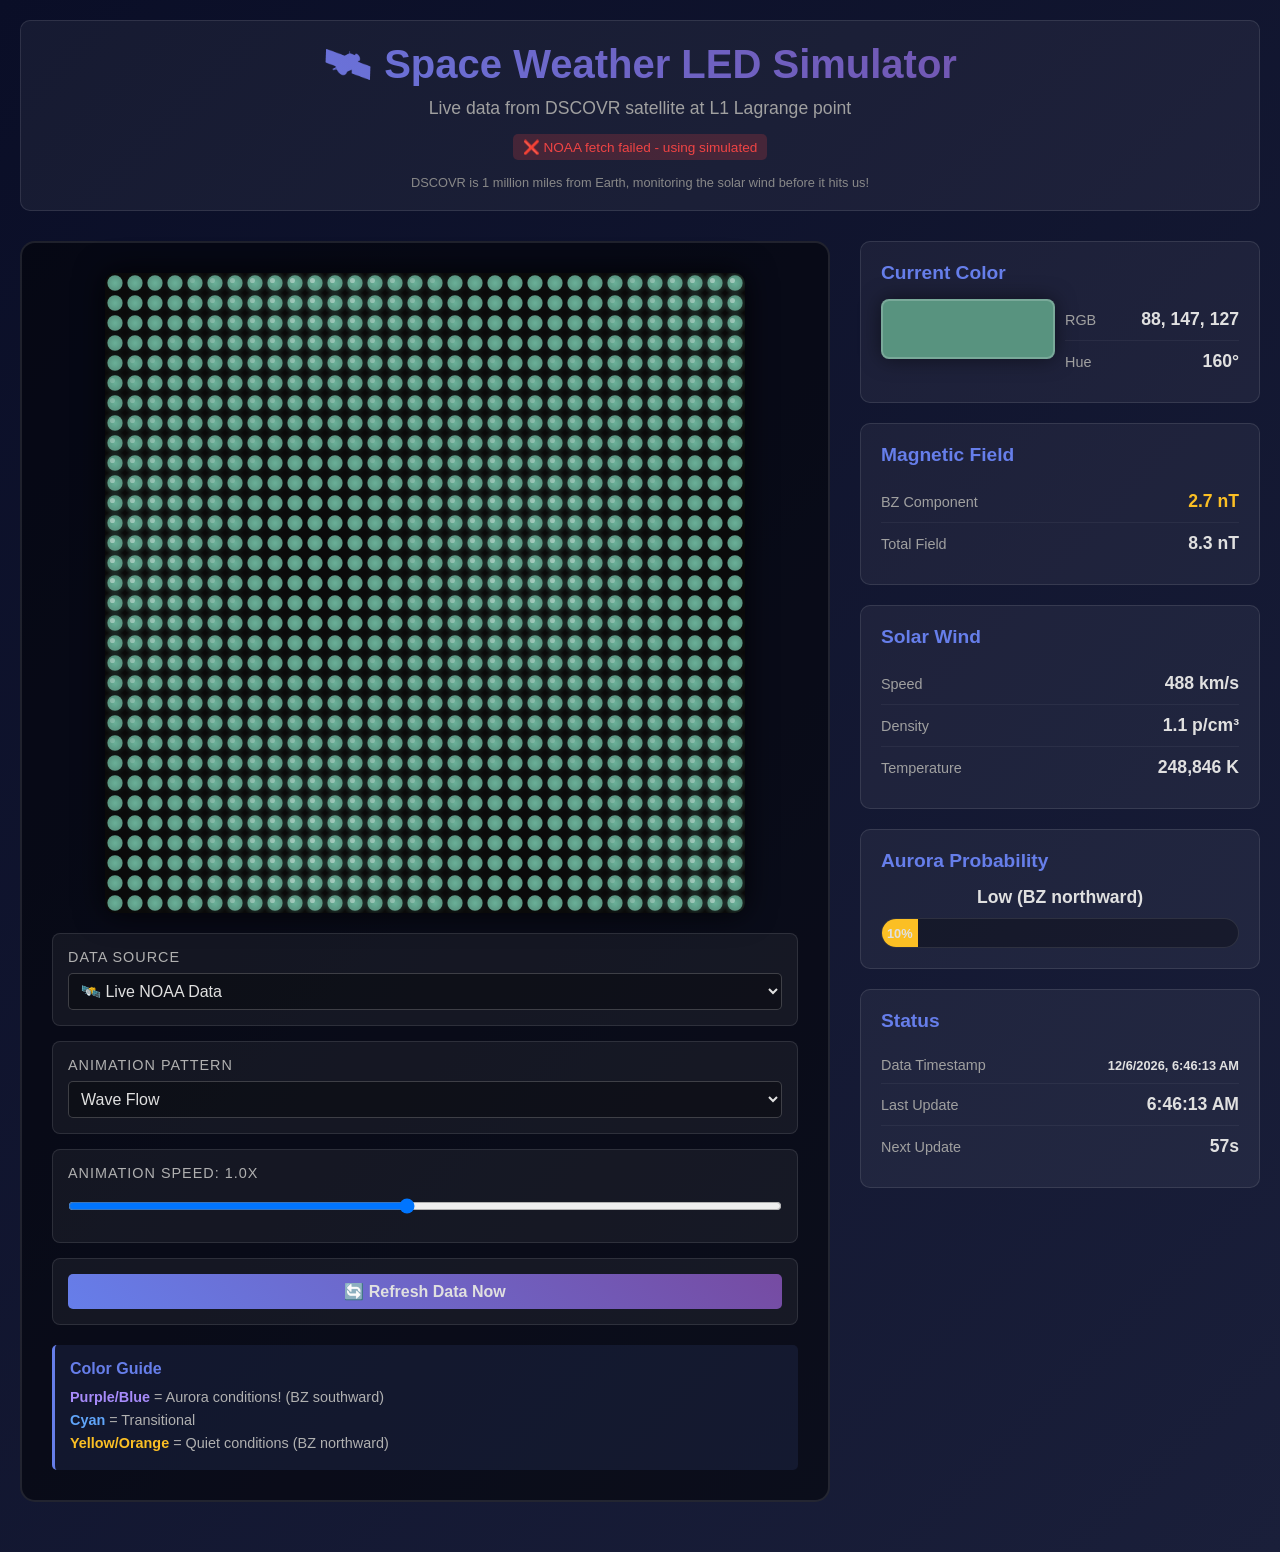
==== solar_wind/web/live_simulator.html @ 1ab1f30b "Add live NOAA data web simulator - fetches real satellite data in browser" ====
<!DOCTYPE html>
<html lang="en">
<head>
    <meta charset="UTF-8">
    <meta name="viewport" content="width=device-width, initial-scale=1.0">
    <title>Space Weather LED Simulator - LIVE NOAA Data</title>
    <style>
        * {
            margin: 0;
            padding: 0;
            box-sizing: border-box;
        }

        body {
            font-family: 'Segoe UI', Tahoma, Geneva, Verdana, sans-serif;
            background: linear-gradient(135deg, #0a0e27 0%, #1a1f3a 100%);
            color: #e0e0e0;
            min-height: 100vh;
            padding: 20px;
        }

        .container {
            max-width: 1400px;
            margin: 0 auto;
        }

        header {
            text-align: center;
            margin-bottom: 30px;
            padding: 20px;
            background: rgba(255, 255, 255, 0.05);
            border-radius: 10px;
            border: 1px solid rgba(255, 255, 255, 0.1);
        }

        h1 {
            font-size: 2.5em;
            margin-bottom: 10px;
            background: linear-gradient(45deg, #667eea 0%, #764ba2 100%);
            -webkit-background-clip: text;
            -webkit-text-fill-color: transparent;
            background-clip: text;
        }

        .subtitle {
            color: #a0a0a0;
            font-size: 1.1em;
            margin-bottom: 10px;
        }

        .main-content {
            display: grid;
            grid-template-columns: 1fr 400px;
            gap: 30px;
            margin-bottom: 30px;
        }

        .led-panel {
            background: rgba(0, 0, 0, 0.5);
            border-radius: 15px;
            padding: 30px;
            border: 2px solid rgba(255, 255, 255, 0.1);
        }

        .canvas-container {
            display: flex;
            justify-content: center;
            margin-bottom: 20px;
        }

        #ledCanvas {
            border-radius: 10px;
            background: #0a0a0a;
            box-shadow: 0 0 30px rgba(0, 0, 0, 0.8),
                        inset 0 0 50px rgba(0, 0, 0, 0.5);
        }

        .controls {
            display: flex;
            flex-direction: column;
            gap: 15px;
        }

        .control-group {
            background: rgba(255, 255, 255, 0.05);
            padding: 15px;
            border-radius: 8px;
            border: 1px solid rgba(255, 255, 255, 0.1);
        }

        .control-group label {
            display: block;
            margin-bottom: 8px;
            color: #b0b0b0;
            font-size: 0.9em;
            text-transform: uppercase;
            letter-spacing: 1px;
        }

        select, input[type="range"], button {
            width: 100%;
            padding: 8px;
            background: rgba(0, 0, 0, 0.3);
            border: 1px solid rgba(255, 255, 255, 0.2);
            border-radius: 5px;
            color: #e0e0e0;
            font-size: 1em;
        }

        button {
            cursor: pointer;
            background: linear-gradient(45deg, #667eea 0%, #764ba2 100%);
            border: none;
            font-weight: bold;
            transition: transform 0.2s;
        }

        button:hover {
            transform: scale(1.02);
        }

        button:active {
            transform: scale(0.98);
        }

        .data-panel {
            display: flex;
            flex-direction: column;
            gap: 20px;
        }

        .data-card {
            background: rgba(255, 255, 255, 0.05);
            border-radius: 10px;
            padding: 20px;
            border: 1px solid rgba(255, 255, 255, 0.1);
        }

        .data-card h3 {
            margin-bottom: 15px;
            color: #667eea;
            font-size: 1.2em;
        }

        .metric {
            display: flex;
            justify-content: space-between;
            align-items: center;
            padding: 10px 0;
            border-bottom: 1px solid rgba(255, 255, 255, 0.05);
        }

        .metric:last-child {
            border-bottom: none;
        }

        .metric-label {
            color: #a0a0a0;
            font-size: 0.9em;
        }

        .metric-value {
            font-weight: bold;
            font-size: 1.1em;
        }

        .aurora-meter {
            width: 100%;
            height: 30px;
            background: rgba(0, 0, 0, 0.3);
            border-radius: 15px;
            overflow: hidden;
            margin-top: 10px;
            border: 1px solid rgba(255, 255, 255, 0.1);
        }

        .aurora-fill {
            height: 100%;
            transition: width 0.3s ease, background 0.3s ease;
            display: flex;
            align-items: center;
            justify-content: center;
            font-size: 0.8em;
            font-weight: bold;
        }

        .color-display {
            display: grid;
            grid-template-columns: 1fr 1fr;
            gap: 10px;
            margin-top: 10px;
        }

        .color-swatch {
            width: 100%;
            height: 60px;
            border-radius: 8px;
            border: 2px solid rgba(255, 255, 255, 0.2);
            box-shadow: 0 0 20px rgba(0, 0, 0, 0.5);
        }

        .status {
            padding: 5px 10px;
            border-radius: 5px;
            font-size: 0.85em;
            display: inline-block;
            margin: 5px;
        }

        .status.live {
            background: rgba(34, 197, 94, 0.2);
            color: #22c55e;
            animation: pulse 2s infinite;
        }

        .status.simulated {
            background: rgba(251, 191, 36, 0.2);
            color: #fbbf24;
        }

        .status.error {
            background: rgba(239, 68, 68, 0.2);
            color: #ef4444;
        }

        @keyframes pulse {
            0%, 100% { opacity: 1; }
            50% { opacity: 0.6; }
        }

        .bz-positive { color: #fbbf24; }
        .bz-negative { color: #a78bfa; }
        .bz-neutral { color: #60a5fa; }

        @media (max-width: 1024px) {
            .main-content {
                grid-template-columns: 1fr;
            }
        }

        .info-box {
            background: rgba(102, 126, 234, 0.1);
            border-left: 3px solid #667eea;
            padding: 15px;
            margin-top: 20px;
            border-radius: 5px;
        }

        .info-box h4 {
            margin-bottom: 8px;
            color: #667eea;
        }

        .info-box p {
            font-size: 0.9em;
            line-height: 1.6;
            color: #b0b0b0;
        }

        .satellite-info {
            font-size: 0.8em;
            color: #888;
            text-align: center;
            margin-top: 10px;
        }
    </style>
</head>
<body>
    <div class="container">
        <header>
            <h1>🛰️ Space Weather LED Simulator</h1>
            <p class="subtitle">Live data from DSCOVR satellite at L1 Lagrange point</p>
            <div>
                <span class="status simulated" id="dataStatus">⏳ Initializing...</span>
            </div>
            <p class="satellite-info">DSCOVR is 1 million miles from Earth, monitoring the solar wind before it hits us!</p>
        </header>

        <div class="main-content">
            <div class="led-panel">
                <div class="canvas-container">
                    <canvas id="ledCanvas" width="640" height="640"></canvas>
                </div>

                <div class="controls">
                    <div class="control-group">
                        <label for="dataMode">Data Source</label>
                        <select id="dataMode">
                            <option value="live">🛰️ Live NOAA Data</option>
                            <option value="simulated">💡 Simulated Data</option>
                        </select>
                    </div>

                    <div class="control-group">
                        <label for="pattern">Animation Pattern</label>
                        <select id="pattern">
                            <option value="solid">Solid Fill</option>
                            <option value="wave" selected>Wave Flow</option>
                            <option value="pulse">Pulse</option>
                            <option value="sparkle">Aurora Sparkle</option>
                        </select>
                    </div>

                    <div class="control-group">
                        <label for="speed">Animation Speed: <span id="speedValue">1.0</span>x</label>
                        <input type="range" id="speed" min="0.1" max="2" step="0.1" value="1.0">
                    </div>

                    <div class="control-group">
                        <button id="refreshBtn">🔄 Refresh Data Now</button>
                    </div>
                </div>

                <div class="info-box">
                    <h4>Color Guide</h4>
                    <p>
                        <strong style="color: #a78bfa;">Purple/Blue</strong> = Aurora conditions! (BZ southward)<br>
                        <strong style="color: #60a5fa;">Cyan</strong> = Transitional<br>
                        <strong style="color: #fbbf24;">Yellow/Orange</strong> = Quiet conditions (BZ northward)
                    </p>
                </div>
            </div>

            <div class="data-panel">
                <div class="data-card">
                    <h3>Current Color</h3>
                    <div class="color-display">
                        <div class="color-swatch" id="colorSwatch"></div>
                        <div>
                            <div class="metric">
                                <span class="metric-label">RGB</span>
                                <span class="metric-value" id="rgbValue">---, ---, ---</span>
                            </div>
                            <div class="metric">
                                <span class="metric-label">Hue</span>
                                <span class="metric-value" id="hueValue">---°</span>
                            </div>
                        </div>
                    </div>
                </div>

                <div class="data-card">
                    <h3>Magnetic Field</h3>
                    <div class="metric">
                        <span class="metric-label">BZ Component</span>
                        <span class="metric-value" id="bzValue">--- nT</span>
                    </div>
                    <div class="metric">
                        <span class="metric-label">Total Field</span>
                        <span class="metric-value" id="btValue">--- nT</span>
                    </div>
                </div>

                <div class="data-card">
                    <h3>Solar Wind</h3>
                    <div class="metric">
                        <span class="metric-label">Speed</span>
                        <span class="metric-value" id="speedData">--- km/s</span>
                    </div>
                    <div class="metric">
                        <span class="metric-label">Density</span>
                        <span class="metric-value" id="densityValue">--- p/cm³</span>
                    </div>
                    <div class="metric">
                        <span class="metric-label">Temperature</span>
                        <span class="metric-value" id="tempValue">--- K</span>
                    </div>
                </div>

                <div class="data-card">
                    <h3>Aurora Probability</h3>
                    <div id="auroraText" class="metric-value" style="text-align: center; margin-bottom: 10px;">
                        Calculating...
                    </div>
                    <div class="aurora-meter">
                        <div class="aurora-fill" id="auroraFill" style="width: 0%"></div>
                    </div>
                </div>

                <div class="data-card">
                    <h3>Status</h3>
                    <div class="metric">
                        <span class="metric-label">Data Timestamp</span>
                        <span class="metric-value" id="dataTimestamp" style="font-size: 0.8em;">---</span>
                    </div>
                    <div class="metric">
                        <span class="metric-label">Last Update</span>
                        <span class="metric-value" id="lastUpdate">---</span>
                    </div>
                    <div class="metric">
                        <span class="metric-label">Next Update</span>
                        <span class="metric-value" id="nextUpdate">---</span>
                    </div>
                </div>
            </div>
        </div>
    </div>

    <script>
        // NOAA API URLs
        const NOAA_PLASMA_URL = 'https://services.swpc.noaa.gov/products/solar-wind/plasma-1-day.json';
        const NOAA_MAG_URL = 'https://services.swpc.noaa.gov/products/solar-wind/mag-1-day.json';

        // LED Matrix Configuration
        const MATRIX_SIZE = 32;
        const CANVAS_SIZE = 640;
        const LED_SIZE = CANVAS_SIZE / MATRIX_SIZE;
        const LED_SPACING = LED_SIZE * 0.15;
        const LED_RADIUS = (LED_SIZE - LED_SPACING) / 2;

        // Get canvas and context
        const canvas = document.getElementById('ledCanvas');
        const ctx = canvas.getContext('2d');

        // State
        let dataMode = 'live';
        let currentPattern = 'wave';
        let animationSpeed = 1.0;
        let frame = 0;
        let currentColor = { r: 128, g: 0, b: 255 };
        let currentData = null;
        let updateInterval = null;
        let nextUpdateTime = null;

        // Fetch NOAA data
        async function fetchNOAAData() {
            try {
                updateStatus('⏳ Fetching live data...', 'simulated');

                const [plasmaResponse, magResponse] = await Promise.all([
                    fetch(NOAA_PLASMA_URL),
                    fetch(NOAA_MAG_URL)
                ]);

                if (!plasmaResponse.ok || !magResponse.ok) {
                    throw new Error('API request failed');
                }

                const plasmaData = await plasmaResponse.json();
                const magData = await magResponse.json();

                // Get latest data point
                const latestPlasma = plasmaData[plasmaData.length - 1];
                const latestMag = magData[magData.length - 1];

                const raw = {
                    bz: parseFloat(latestMag[3]) || 0,
                    bx: parseFloat(latestMag[1]) || 0,
                    by: parseFloat(latestMag[2]) || 0,
                    bt: parseFloat(latestMag[6]) || 0,
                    speed: parseFloat(latestPlasma[2]) || 400,
                    density: parseFloat(latestPlasma[1]) || 5,
                    temperature: parseFloat(latestPlasma[3]) || 150000,
                    timestamp: latestMag[0]
                };

                updateStatus('✅ Live NOAA Data', 'live');
                return raw;

            } catch (error) {
                console.error('Failed to fetch NOAA data:', error);
                updateStatus('❌ NOAA fetch failed - using simulated', 'error');
                return null;
            }
        }

        // Generate simulated data
        function generateSimulatedData() {
            const time = Date.now() / 1000;
            const bzBase = Math.sin(time / 30) * 15;
            const bzNoise = (Math.random() - 0.5) * 5;
            const bz = bzBase + bzNoise;
            const speed = 400 + Math.sin(time / 50) * 150 + (Math.random() - 0.5) * 50;
            const density = 8 + Math.sin(time / 40) * 7 + (Math.random() - 0.5) * 3;
            const temperature = 150000 + Math.sin(time / 60) * 100000;

            return {
                bz,
                bt: Math.abs(bz) + 5 + Math.random() * 3,
                bx: (Math.random() - 0.5) * 10,
                by: (Math.random() - 0.5) * 10,
                speed,
                density,
                temperature,
                timestamp: new Date().toISOString()
            };
        }

        // Calculate lighting from raw data
        function calculateLighting(raw) {
            const bzNorm = Math.max(0, Math.min(1, (raw.bz + 20) / 40));

            let hue;
            if (bzNorm < 0.5) {
                hue = 270 - (bzNorm * 180);
            } else {
                hue = 180 - ((bzNorm - 0.5) * 300);
            }

            const speedNorm = Math.max(0, Math.min(1, (raw.speed - 300) / 400));
            const brightness = 20 + speedNorm * 80;

            const densityNorm = Math.max(0, Math.min(1, (raw.density - 1) / 29));
            const saturation = 40 + densityNorm * 60;

            const rgb = hsvToRgb(hue / 360, saturation / 100, brightness / 100);

            return {
                hue: Math.round(hue),
                saturation: Math.round(saturation),
                brightness: Math.round(brightness),
                flow_rate: speedNorm,
                rgb: {
                    r: Math.round(rgb.r * 255),
                    g: Math.round(rgb.g * 255),
                    b: Math.round(rgb.b * 255)
                }
            };
        }

        // HSV to RGB
        function hsvToRgb(h, s, v) {
            let r, g, b;
            const i = Math.floor(h * 6);
            const f = h * 6 - i;
            const p = v * (1 - s);
            const q = v * (1 - f * s);
            const t = v * (1 - (1 - f) * s);

            switch (i % 6) {
                case 0: r = v; g = t; b = p; break;
                case 1: r = q; g = v; b = p; break;
                case 2: r = p; g = v; b = t; break;
                case 3: r = p; g = q; b = v; break;
                case 4: r = t; g = p; b = v; break;
                case 5: r = v; g = p; b = q; break;
            }

            return { r, g, b };
        }

        // Update status indicator
        function updateStatus(text, type) {
            const statusEl = document.getElementById('dataStatus');
            statusEl.textContent = text;
            statusEl.className = `status ${type}`;
        }

        // Fetch data based on mode
        async function updateData() {
            let raw;

            if (dataMode === 'live') {
                raw = await fetchNOAAData();
                if (!raw) {
                    // Fallback to simulated if live fetch fails
                    raw = generateSimulatedData();
                }
            } else {
                raw = generateSimulatedData();
                updateStatus('💡 Simulated Data', 'simulated');
            }

            const lighting = calculateLighting(raw);
            currentData = { raw, lighting };
            currentColor = lighting.rgb;
            updateDataDisplay();

            // Schedule next update
            nextUpdateTime = Date.now() + 60000; // 60 seconds
        }

        // Update UI displays
        function updateDataDisplay() {
            if (!currentData) return;

            const { raw, lighting } = currentData;

            document.getElementById('colorSwatch').style.background =
                `rgb(${lighting.rgb.r}, ${lighting.rgb.g}, ${lighting.rgb.b})`;
            document.getElementById('rgbValue').textContent =
                `${lighting.rgb.r}, ${lighting.rgb.g}, ${lighting.rgb.b}`;
            document.getElementById('hueValue').textContent = `${lighting.hue}°`;

            const bzElem = document.getElementById('bzValue');
            bzElem.textContent = `${raw.bz.toFixed(1)} nT`;
            bzElem.className = 'metric-value ' +
                (raw.bz < -2 ? 'bz-negative' : raw.bz > 2 ? 'bz-positive' : 'bz-neutral');

            document.getElementById('btValue').textContent = `${raw.bt.toFixed(1)} nT`;
            document.getElementById('speedData').textContent = `${Math.round(raw.speed)} km/s`;
            document.getElementById('densityValue').textContent = `${raw.density.toFixed(1)} p/cm³`;
            document.getElementById('tempValue').textContent = `${Math.round(raw.temperature).toLocaleString()} K`;

            const auroraProb = getAuroraProbability(raw.bz, raw.speed);
            document.getElementById('auroraText').textContent = auroraProb.text;
            const auroraFill = document.getElementById('auroraFill');
            auroraFill.style.width = `${auroraProb.percentage}%`;
            auroraFill.style.background = auroraProb.color;
            auroraFill.textContent = `${auroraProb.percentage}%`;

            // Timestamps
            const dataTime = new Date(raw.timestamp);
            document.getElementById('dataTimestamp').textContent = dataTime.toLocaleString();
            document.getElementById('lastUpdate').textContent = new Date().toLocaleTimeString();
        }

        // Calculate aurora probability
        function getAuroraProbability(bz, speed) {
            if (bz > 0) {
                return { text: 'Low (BZ northward)', percentage: 10, color: '#fbbf24' };
            }

            const bzMag = Math.abs(bz);
            let percentage, text, color;

            if (bzMag > 10 && speed > 500) {
                percentage = 90;
                text = 'Very High! 🌌⚡';
                color = 'linear-gradient(90deg, #a78bfa, #c084fc)';
            } else if (bzMag > 5 && speed > 450) {
                percentage = 70;
                text = 'High 🌌';
                color = 'linear-gradient(90deg, #60a5fa, #a78bfa)';
            } else if (bzMag > 3 && speed > 400) {
                percentage = 45;
                text = 'Moderate';
                color = 'linear-gradient(90deg, #22c55e, #60a5fa)';
            } else {
                percentage = 20;
                text = 'Low';
                color = '#22c55e';
            }

            return { percentage, text, color };
        }

        // Draw LED
        function drawLED(x, y, r, g, b, brightness = 1.0) {
            const centerX = x * LED_SIZE + LED_SIZE / 2;
            const centerY = y * LED_SIZE + LED_SIZE / 2;

            const glowGradient = ctx.createRadialGradient(centerX, centerY, 0, centerX, centerY, LED_RADIUS * 1.5);
            glowGradient.addColorStop(0, `rgba(${r}, ${g}, ${b}, ${0.6 * brightness})`);
            glowGradient.addColorStop(0.5, `rgba(${r}, ${g}, ${b}, ${0.3 * brightness})`);
            glowGradient.addColorStop(1, `rgba(${r}, ${g}, ${b}, 0)`);

            ctx.beginPath();
            ctx.arc(centerX, centerY, LED_RADIUS * 1.5, 0, Math.PI * 2);
            ctx.fillStyle = glowGradient;
            ctx.fill();

            const bodyGradient = ctx.createRadialGradient(centerX, centerY, 0, centerX, centerY, LED_RADIUS);
            bodyGradient.addColorStop(0, `rgb(${Math.min(255, r * 1.2)}, ${Math.min(255, g * 1.2)}, ${Math.min(255, b * 1.2)})`);
            bodyGradient.addColorStop(1, `rgb(${r}, ${g}, ${b})`);

            ctx.beginPath();
            ctx.arc(centerX, centerY, LED_RADIUS * 0.9, 0, Math.PI * 2);
            ctx.fillStyle = bodyGradient;
            ctx.fill();

            if (brightness > 0.3) {
                ctx.beginPath();
                ctx.arc(centerX - LED_RADIUS * 0.3, centerY - LED_RADIUS * 0.3, LED_RADIUS * 0.3, 0, Math.PI * 2);
                ctx.fillStyle = `rgba(255, 255, 255, ${0.4 * brightness})`;
                ctx.fill();
            }
        }

        // Pattern functions
        function drawSolid() {
            for (let y = 0; y < MATRIX_SIZE; y++) {
                for (let x = 0; x < MATRIX_SIZE; x++) {
                    drawLED(x, y, currentColor.r, currentColor.g, currentColor.b);
                }
            }
        }

        function drawWave() {
            for (let y = 0; y < MATRIX_SIZE; y++) {
                for (let x = 0; x < MATRIX_SIZE; x++) {
                    const wave = Math.sin((x + frame * 0.5) * 0.3) * Math.sin((y + frame * 0.3) * 0.2);
                    const brightness = 0.5 + wave * 0.5;
                    drawLED(x, y, currentColor.r, currentColor.g, currentColor.b, brightness);
                }
            }
        }

        function drawPulse() {
            const pulse = (Math.sin(frame * 0.1) + 1) * 0.5;
            for (let y = 0; y < MATRIX_SIZE; y++) {
                for (let x = 0; x < MATRIX_SIZE; x++) {
                    drawLED(x, y, currentColor.r, currentColor.g, currentColor.b, pulse);
                }
            }
        }

        function drawSparkle() {
            for (let y = 0; y < MATRIX_SIZE; y++) {
                for (let x = 0; x < MATRIX_SIZE; x++) {
                    drawLED(x, y, currentColor.r, currentColor.g, currentColor.b, 0.5);
                }
            }
            for (let i = 0; i < 20; i++) {
                if (Math.random() < 0.3) {
                    const x = Math.floor(Math.random() * MATRIX_SIZE);
                    const y = Math.floor(Math.random() * MATRIX_SIZE);
                    drawLED(x, y, 255, 255, 255, Math.random());
                }
            }
        }

        // Animation loop
        function animate() {
            ctx.fillStyle = '#0a0a0a';
            ctx.fillRect(0, 0, CANVAS_SIZE, CANVAS_SIZE);

            switch (currentPattern) {
                case 'solid': drawSolid(); break;
                case 'wave': drawWave(); break;
                case 'pulse': drawPulse(); break;
                case 'sparkle': drawSparkle(); break;
            }

            frame += animationSpeed;

            // Update countdown
            if (nextUpdateTime) {
                const secondsUntil = Math.max(0, Math.round((nextUpdateTime - Date.now()) / 1000));
                document.getElementById('nextUpdate').textContent = `${secondsUntil}s`;
            }

            requestAnimationFrame(animate);
        }

        // Event listeners
        document.getElementById('dataMode').addEventListener('change', (e) => {
            dataMode = e.target.value;
            updateData();
        });

        document.getElementById('pattern').addEventListener('change', (e) => {
            currentPattern = e.target.value;
        });

        document.getElementById('speed').addEventListener('input', (e) => {
            animationSpeed = parseFloat(e.target.value);
            document.getElementById('speedValue').textContent = animationSpeed.toFixed(1);
        });

        document.getElementById('refreshBtn').addEventListener('click', () => {
            updateData();
        });

        // Initialize
        updateData();
        animate();

        // Auto-update every 60 seconds
        setInterval(updateData, 60000);
    </script>
</body>
</html>
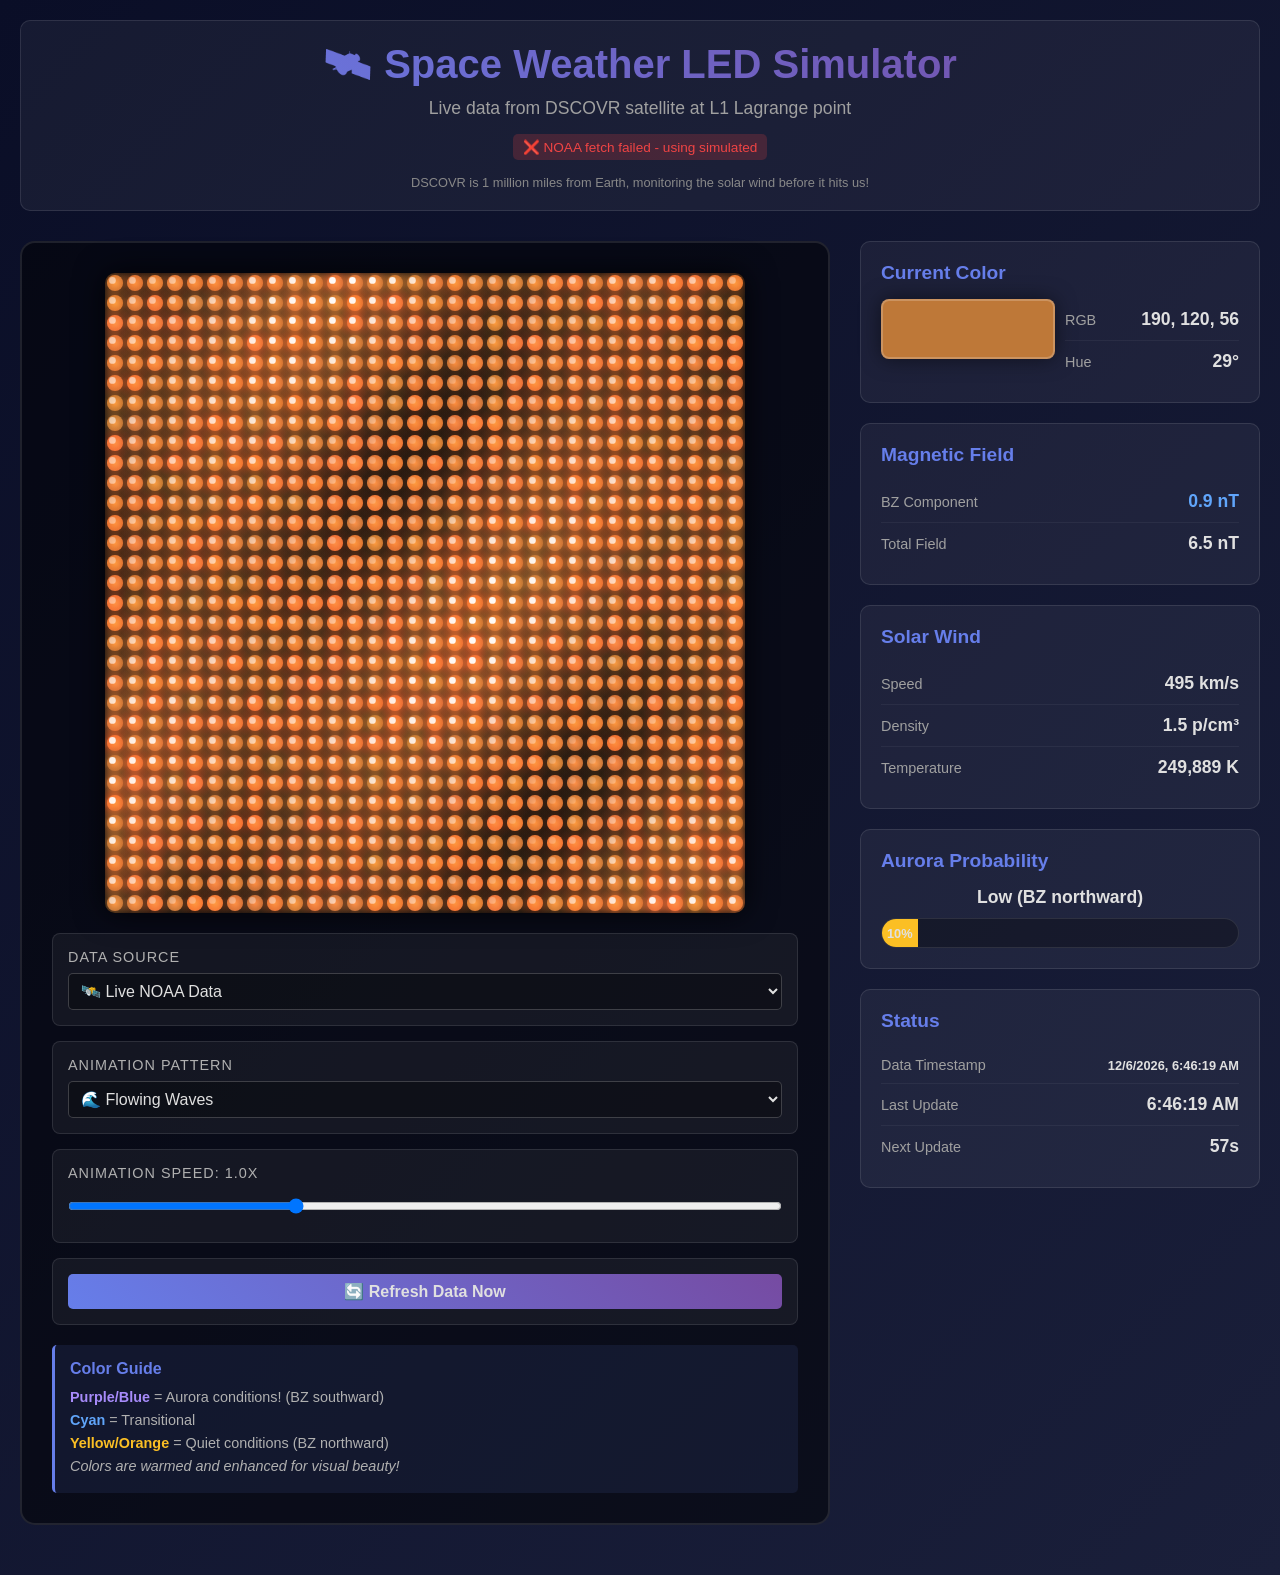
==== commit cf212de4: "Enhance LED patterns with dramatic movement and warm colors Major improvements: - 8 stunning new pat" ====
--- a/solar_wind/web/live_simulator.html
+++ b/solar_wind/web/live_simulator.html
@@ -294,16 +294,20 @@
                     <div class="control-group">
                         <label for="pattern">Animation Pattern</label>
                         <select id="pattern">
-                            <option value="solid">Solid Fill</option>
-                            <option value="wave" selected>Wave Flow</option>
-                            <option value="pulse">Pulse</option>
-                            <option value="sparkle">Aurora Sparkle</option>
+                            <option value="flowing_waves" selected>🌊 Flowing Waves</option>
+                            <option value="aurora_bands">🌌 Aurora Bands</option>
+                            <option value="fire_column">🔥 Fire Column</option>
+                            <option value="breathing">💨 Breathing</option>
+                            <option value="plasma_storm">⚡ Plasma Storm</option>
+                            <option value="solar_flare">☀️ Solar Flare</option>
+                            <option value="rainbow_river">🌈 Rainbow River</option>
+                            <option value="meteor_shower">💫 Meteor Shower</option>
                         </select>
                     </div>
 
                     <div class="control-group">
                         <label for="speed">Animation Speed: <span id="speedValue">1.0</span>x</label>
-                        <input type="range" id="speed" min="0.1" max="2" step="0.1" value="1.0">
+                        <input type="range" id="speed" min="0.1" max="3" step="0.1" value="1.0">
                     </div>
 
                     <div class="control-group">
@@ -316,7 +320,8 @@
                     <p>
                         <strong style="color: #a78bfa;">Purple/Blue</strong> = Aurora conditions! (BZ southward)<br>
                         <strong style="color: #60a5fa;">Cyan</strong> = Transitional<br>
-                        <strong style="color: #fbbf24;">Yellow/Orange</strong> = Quiet conditions (BZ northward)
+                        <strong style="color: #fbbf24;">Yellow/Orange</strong> = Quiet conditions (BZ northward)<br>
+                        <em>Colors are warmed and enhanced for visual beauty!</em>
                     </p>
                 </div>
             </div>
@@ -414,13 +419,16 @@
 
         // State
         let dataMode = 'live';
-        let currentPattern = 'wave';
+        let currentPattern = 'flowing_waves';
         let animationSpeed = 1.0;
         let frame = 0;
-        let currentColor = { r: 128, g: 0, b: 255 };
+        let currentColor = { r: 255, g: 120, b: 80 };
         let currentData = null;
         let updateInterval = null;
         let nextUpdateTime = null;
+
+        // Particle system for meteor shower
+        let meteors = [];
 
         // Fetch NOAA data
         async function fetchNOAAData() {
@@ -439,7 +447,6 @@
                 const plasmaData = await plasmaResponse.json();
                 const magData = await magResponse.json();
 
-                // Get latest data point
                 const latestPlasma = plasmaData[plasmaData.length - 1];
                 const latestMag = magData[magData.length - 1];
 
@@ -486,22 +493,24 @@
             };
         }
 
-        // Calculate lighting from raw data
+        // Calculate lighting with WARM, BEAUTIFUL colors
         function calculateLighting(raw) {
             const bzNorm = Math.max(0, Math.min(1, (raw.bz + 20) / 40));
 
             let hue;
             if (bzNorm < 0.5) {
-                hue = 270 - (bzNorm * 180);
+                // AURORA colors - beautiful purples, magentas, blues with warm tints
+                hue = 280 - (bzNorm * 100); // 280° to 230° (purple to pink)
             } else {
-                hue = 180 - ((bzNorm - 0.5) * 300);
+                // CALM colors - warm oranges, golds, reds
+                hue = 30 - ((bzNorm - 0.5) * 50); // 30° to 5° (orange to red-orange)
             }
 
             const speedNorm = Math.max(0, Math.min(1, (raw.speed - 300) / 400));
-            const brightness = 20 + speedNorm * 80;
+            const brightness = 50 + speedNorm * 50; // Much brighter! 50-100%
 
             const densityNorm = Math.max(0, Math.min(1, (raw.density - 1) / 29));
-            const saturation = 40 + densityNorm * 60;
+            const saturation = 70 + densityNorm * 30; // Rich, saturated colors 70-100%
 
             const rgb = hsvToRgb(hue / 360, saturation / 100, brightness / 100);
 
@@ -539,6 +548,15 @@
             return { r, g, b };
         }
 
+        // Add warm color variation
+        function warmColorVariation(baseColor, variation = 0.2) {
+            return {
+                r: Math.min(255, baseColor.r * (1 + variation * Math.random())),
+                g: Math.min(255, baseColor.g * (1 - variation * 0.3 * Math.random())),
+                b: Math.min(255, baseColor.b * (1 - variation * 0.5 * Math.random()))
+            };
+        }
+
         // Update status indicator
         function updateStatus(text, type) {
             const statusEl = document.getElementById('dataStatus');
@@ -553,7 +571,6 @@
             if (dataMode === 'live') {
                 raw = await fetchNOAAData();
                 if (!raw) {
-                    // Fallback to simulated if live fetch fails
                     raw = generateSimulatedData();
                 }
             } else {
@@ -566,8 +583,7 @@
             currentColor = lighting.rgb;
             updateDataDisplay();
 
-            // Schedule next update
-            nextUpdateTime = Date.now() + 60000; // 60 seconds
+            nextUpdateTime = Date.now() + 60000;
         }
 
         // Update UI displays
@@ -599,7 +615,6 @@
             auroraFill.style.background = auroraProb.color;
             auroraFill.textContent = `${auroraProb.percentage}%`;
 
-            // Timestamps
             const dataTime = new Date(raw.timestamp);
             document.getElementById('dataTimestamp').textContent = dataTime.toLocaleString();
             document.getElementById('lastUpdate').textContent = new Date().toLocaleTimeString();
@@ -635,77 +650,244 @@
             return { percentage, text, color };
         }
 
-        // Draw LED
+        // Draw LED with enhanced glow
         function drawLED(x, y, r, g, b, brightness = 1.0) {
             const centerX = x * LED_SIZE + LED_SIZE / 2;
             const centerY = y * LED_SIZE + LED_SIZE / 2;
 
-            const glowGradient = ctx.createRadialGradient(centerX, centerY, 0, centerX, centerY, LED_RADIUS * 1.5);
-            glowGradient.addColorStop(0, `rgba(${r}, ${g}, ${b}, ${0.6 * brightness})`);
-            glowGradient.addColorStop(0.5, `rgba(${r}, ${g}, ${b}, ${0.3 * brightness})`);
+            // Much stronger outer glow
+            const glowGradient = ctx.createRadialGradient(centerX, centerY, 0, centerX, centerY, LED_RADIUS * 2);
+            glowGradient.addColorStop(0, `rgba(${r}, ${g}, ${b}, ${0.9 * brightness})`);
+            glowGradient.addColorStop(0.4, `rgba(${r}, ${g}, ${b}, ${0.5 * brightness})`);
             glowGradient.addColorStop(1, `rgba(${r}, ${g}, ${b}, 0)`);
 
             ctx.beginPath();
-            ctx.arc(centerX, centerY, LED_RADIUS * 1.5, 0, Math.PI * 2);
+            ctx.arc(centerX, centerY, LED_RADIUS * 2, 0, Math.PI * 2);
             ctx.fillStyle = glowGradient;
             ctx.fill();
 
+            // Bright LED body
             const bodyGradient = ctx.createRadialGradient(centerX, centerY, 0, centerX, centerY, LED_RADIUS);
-            bodyGradient.addColorStop(0, `rgb(${Math.min(255, r * 1.2)}, ${Math.min(255, g * 1.2)}, ${Math.min(255, b * 1.2)})`);
+            bodyGradient.addColorStop(0, `rgb(${Math.min(255, r * 1.3)}, ${Math.min(255, g * 1.3)}, ${Math.min(255, b * 1.3)})`);
             bodyGradient.addColorStop(1, `rgb(${r}, ${g}, ${b})`);
 
             ctx.beginPath();
-            ctx.arc(centerX, centerY, LED_RADIUS * 0.9, 0, Math.PI * 2);
+            ctx.arc(centerX, centerY, LED_RADIUS * 0.95, 0, Math.PI * 2);
             ctx.fillStyle = bodyGradient;
             ctx.fill();
 
-            if (brightness > 0.3) {
+            // Bright highlight
+            if (brightness > 0.2) {
                 ctx.beginPath();
-                ctx.arc(centerX - LED_RADIUS * 0.3, centerY - LED_RADIUS * 0.3, LED_RADIUS * 0.3, 0, Math.PI * 2);
-                ctx.fillStyle = `rgba(255, 255, 255, ${0.4 * brightness})`;
+                ctx.arc(centerX - LED_RADIUS * 0.3, centerY - LED_RADIUS * 0.3, LED_RADIUS * 0.4, 0, Math.PI * 2);
+                ctx.fillStyle = `rgba(255, 255, 255, ${0.6 * brightness})`;
                 ctx.fill();
             }
         }
 
-        // Pattern functions
-        function drawSolid() {
+        // PATTERN 1: Flowing Waves - DRAMATIC horizontal waves
+        function drawFlowingWaves() {
             for (let y = 0; y < MATRIX_SIZE; y++) {
                 for (let x = 0; x < MATRIX_SIZE; x++) {
-                    drawLED(x, y, currentColor.r, currentColor.g, currentColor.b);
-                }
-            }
-        }
-
-        function drawWave() {
+                    // Multiple overlapping waves for complexity
+                    const wave1 = Math.sin((x * 0.4 + frame * 0.3) + y * 0.2);
+                    const wave2 = Math.sin((y * 0.3 - frame * 0.2) + x * 0.15);
+                    const combined = (wave1 + wave2) / 2;
+
+                    // MUCH more dramatic brightness variation
+                    const brightness = 0.3 + (combined + 1) * 0.65; // 0.3 to 1.6!
+
+                    // Warm color variation
+                    const colorVar = warmColorVariation(currentColor, 0.3);
+                    drawLED(x, y, colorVar.r, colorVar.g, colorVar.b, brightness);
+                }
+            }
+        }
+
+        // PATTERN 2: Aurora Bands - Vertical flowing curtains
+        function drawAuroraBands() {
             for (let y = 0; y < MATRIX_SIZE; y++) {
                 for (let x = 0; x < MATRIX_SIZE; x++) {
-                    const wave = Math.sin((x + frame * 0.5) * 0.3) * Math.sin((y + frame * 0.3) * 0.2);
-                    const brightness = 0.5 + wave * 0.5;
-                    drawLED(x, y, currentColor.r, currentColor.g, currentColor.b, brightness);
-                }
-            }
-        }
-
-        function drawPulse() {
-            const pulse = (Math.sin(frame * 0.1) + 1) * 0.5;
+                    // Flowing vertical curtains
+                    const curtain = Math.sin((x * 0.8 + Math.sin(y * 0.2 + frame * 0.1) * 3) + frame * 0.2);
+                    const shimmer = Math.sin(y * 0.5 - frame * 0.3) * 0.3;
+
+                    const brightness = 0.4 + (curtain + shimmer + 2) * 0.5;
+
+                    // Add green/cyan tint for aurora effect
+                    const r = currentColor.r * 0.8;
+                    const g = currentColor.g * 1.2;
+                    const b = currentColor.b * 1.1;
+
+                    drawLED(x, y, r, g, b, brightness);
+                }
+            }
+        }
+
+        // PATTERN 3: Fire Column - Rising flames
+        function drawFireColumn() {
             for (let y = 0; y < MATRIX_SIZE; y++) {
                 for (let x = 0; x < MATRIX_SIZE; x++) {
-                    drawLED(x, y, currentColor.r, currentColor.g, currentColor.b, pulse);
-                }
-            }
-        }
-
-        function drawSparkle() {
+                    // Rising turbulent motion
+                    const turbulence = Math.sin(x * 0.5 + frame * 0.2) * Math.cos(y * 0.3 - frame * 0.4);
+                    const rise = (MATRIX_SIZE - y) / MATRIX_SIZE; // Brighter at bottom
+                    const flicker = Math.sin(frame * 0.5 + x * 0.7) * 0.3;
+
+                    const brightness = (rise * 0.6 + turbulence * 0.3 + flicker + 0.3);
+
+                    // Warm orange/yellow fire colors
+                    const warmth = (MATRIX_SIZE - y) / MATRIX_SIZE;
+                    const r = Math.min(255, currentColor.r * (1 + warmth * 0.3));
+                    const g = currentColor.g * (0.7 + warmth * 0.3);
+                    const b = currentColor.b * 0.5;
+
+                    drawLED(x, y, r, g, b, brightness);
+                }
+            }
+        }
+
+        // PATTERN 4: Breathing - Whole matrix pulses
+        function drawBreathing() {
+            // Smooth breathing with multiple harmonics
+            const breath1 = Math.sin(frame * 0.08);
+            const breath2 = Math.sin(frame * 0.15) * 0.3;
+            const pulse = 0.4 + (breath1 + breath2 + 1) * 0.5; // 0.4 to 1.8
+
             for (let y = 0; y < MATRIX_SIZE; y++) {
                 for (let x = 0; x < MATRIX_SIZE; x++) {
-                    drawLED(x, y, currentColor.r, currentColor.g, currentColor.b, 0.5);
-                }
-            }
-            for (let i = 0; i < 20; i++) {
-                if (Math.random() < 0.3) {
-                    const x = Math.floor(Math.random() * MATRIX_SIZE);
-                    const y = Math.floor(Math.random() * MATRIX_SIZE);
-                    drawLED(x, y, 255, 255, 255, Math.random());
+                    // Add subtle radial variation from center
+                    const dx = x - MATRIX_SIZE / 2;
+                    const dy = y - MATRIX_SIZE / 2;
+                    const dist = Math.sqrt(dx * dx + dy * dy) / (MATRIX_SIZE / 2);
+                    const radial = 1 - dist * 0.2;
+
+                    const brightness = pulse * radial;
+                    const colorVar = warmColorVariation(currentColor, 0.15);
+                    drawLED(x, y, colorVar.r, colorVar.g, colorVar.b, brightness);
+                }
+            }
+        }
+
+        // PATTERN 5: Plasma Storm - Chaotic energy
+        function drawPlasmaStorm() {
+            for (let y = 0; y < MATRIX_SIZE; y++) {
+                for (let x = 0; x < MATRIX_SIZE; x++) {
+                    // Multiple overlapping plasma frequencies
+                    const plasma1 = Math.sin(x * 0.2 + frame * 0.15);
+                    const plasma2 = Math.cos(y * 0.25 + frame * 0.12);
+                    const plasma3 = Math.sin((x + y) * 0.15 - frame * 0.1);
+                    const combined = (plasma1 + plasma2 + plasma3) / 3;
+
+                    const brightness = 0.5 + combined * 0.8;
+
+                    // Shift colors based on position
+                    const hueShift = (x + y) * 2;
+                    const colorVar = warmColorVariation(currentColor, 0.4);
+                    const r = Math.min(255, colorVar.r + Math.sin(hueShift) * 30);
+                    const g = Math.min(255, colorVar.g + Math.cos(hueShift) * 30);
+                    const b = Math.min(255, colorVar.b + Math.sin(hueShift * 1.5) * 30);
+
+                    drawLED(x, y, r, g, b, brightness);
+                }
+            }
+        }
+
+        // PATTERN 6: Solar Flare - Explosive burst from center
+        function drawSolarFlare() {
+            const centerX = MATRIX_SIZE / 2;
+            const centerY = MATRIX_SIZE / 2;
+
+            for (let y = 0; y < MATRIX_SIZE; y++) {
+                for (let x = 0; x < MATRIX_SIZE; x++) {
+                    const dx = x - centerX;
+                    const dy = y - centerY;
+                    const dist = Math.sqrt(dx * dx + dy * dy);
+                    const angle = Math.atan2(dy, dx);
+
+                    // Pulsing explosion from center
+                    const burst = Math.sin(dist * 0.5 - frame * 0.3) * 0.5 + 0.5;
+                    const rays = Math.sin(angle * 8 + frame * 0.2) * 0.3 + 0.7;
+
+                    const brightness = burst * rays * (1 - dist / (MATRIX_SIZE * 0.7));
+
+                    const colorVar = warmColorVariation(currentColor, 0.25);
+                    drawLED(x, y, colorVar.r, colorVar.g, colorVar.b, Math.max(0.2, brightness));
+                }
+            }
+        }
+
+        // PATTERN 7: Rainbow River - Flowing rainbow stream
+        function drawRainbowRiver() {
+            for (let y = 0; y < MATRIX_SIZE; y++) {
+                for (let x = 0; x < MATRIX_SIZE; x++) {
+                    // Flowing diagonal stream
+                    const stream = Math.sin((x + y) * 0.3 - frame * 0.25);
+                    const ripple = Math.cos(x * 0.4 + frame * 0.15) * 0.3;
+
+                    const brightness = 0.5 + (stream + ripple) * 0.6;
+
+                    // Rainbow hue shift
+                    const hueOffset = ((x + y + frame * 0.5) * 5) % 360;
+                    const rainbowRgb = hsvToRgb(hueOffset / 360, 0.9, 0.9);
+
+                    // Blend with base color
+                    const r = (currentColor.r + rainbowRgb.r * 255) / 2;
+                    const g = (currentColor.g + rainbowRgb.g * 255) / 2;
+                    const b = (currentColor.b + rainbowRgb.b * 255) / 2;
+
+                    drawLED(x, y, r, g, b, brightness);
+                }
+            }
+        }
+
+        // PATTERN 8: Meteor Shower - Falling streaks
+        function drawMeteorShower() {
+            // Background dimmed
+            for (let y = 0; y < MATRIX_SIZE; y++) {
+                for (let x = 0; x < MATRIX_SIZE; x++) {
+                    drawLED(x, y, currentColor.r, currentColor.g, currentColor.b, 0.2);
+                }
+            }
+
+            // Create meteors
+            if (frame % 5 === 0 && Math.random() < 0.3) {
+                meteors.push({
+                    x: Math.random() * MATRIX_SIZE,
+                    y: 0,
+                    speed: 0.3 + Math.random() * 0.4,
+                    brightness: 0.8 + Math.random() * 0.4,
+                    trail: []
+                });
+            }
+
+            // Update and draw meteors
+            for (let i = meteors.length - 1; i >= 0; i--) {
+                const meteor = meteors[i];
+
+                // Add current position to trail
+                meteor.trail.unshift({ x: meteor.x, y: meteor.y });
+                if (meteor.trail.length > 8) meteor.trail.pop();
+
+                // Draw trail
+                for (let j = 0; j < meteor.trail.length; j++) {
+                    const pos = meteor.trail[j];
+                    const trailBrightness = meteor.brightness * (1 - j / meteor.trail.length);
+                    const px = Math.floor(pos.x);
+                    const py = Math.floor(pos.y);
+
+                    if (px >= 0 && px < MATRIX_SIZE && py >= 0 && py < MATRIX_SIZE) {
+                        const colorVar = warmColorVariation(currentColor, 0.2);
+                        drawLED(px, py, colorVar.r * 1.3, colorVar.g * 1.3, colorVar.b * 1.3, trailBrightness);
+                    }
+                }
+
+                // Move meteor
+                meteor.y += meteor.speed;
+                meteor.x += (Math.random() - 0.5) * 0.2; // Slight drift
+
+                // Remove if off screen
+                if (meteor.y > MATRIX_SIZE) {
+                    meteors.splice(i, 1);
                 }
             }
         }
@@ -716,15 +898,18 @@
             ctx.fillRect(0, 0, CANVAS_SIZE, CANVAS_SIZE);
 
             switch (currentPattern) {
-                case 'solid': drawSolid(); break;
-                case 'wave': drawWave(); break;
-                case 'pulse': drawPulse(); break;
-                case 'sparkle': drawSparkle(); break;
+                case 'flowing_waves': drawFlowingWaves(); break;
+                case 'aurora_bands': drawAuroraBands(); break;
+                case 'fire_column': drawFireColumn(); break;
+                case 'breathing': drawBreathing(); break;
+                case 'plasma_storm': drawPlasmaStorm(); break;
+                case 'solar_flare': drawSolarFlare(); break;
+                case 'rainbow_river': drawRainbowRiver(); break;
+                case 'meteor_shower': drawMeteorShower(); break;
             }
 
             frame += animationSpeed;
 
-            // Update countdown
             if (nextUpdateTime) {
                 const secondsUntil = Math.max(0, Math.round((nextUpdateTime - Date.now()) / 1000));
                 document.getElementById('nextUpdate').textContent = `${secondsUntil}s`;
@@ -741,6 +926,7 @@
 
         document.getElementById('pattern').addEventListener('change', (e) => {
             currentPattern = e.target.value;
+            meteors = []; // Reset meteor shower
         });
 
         document.getElementById('speed').addEventListener('input', (e) => {
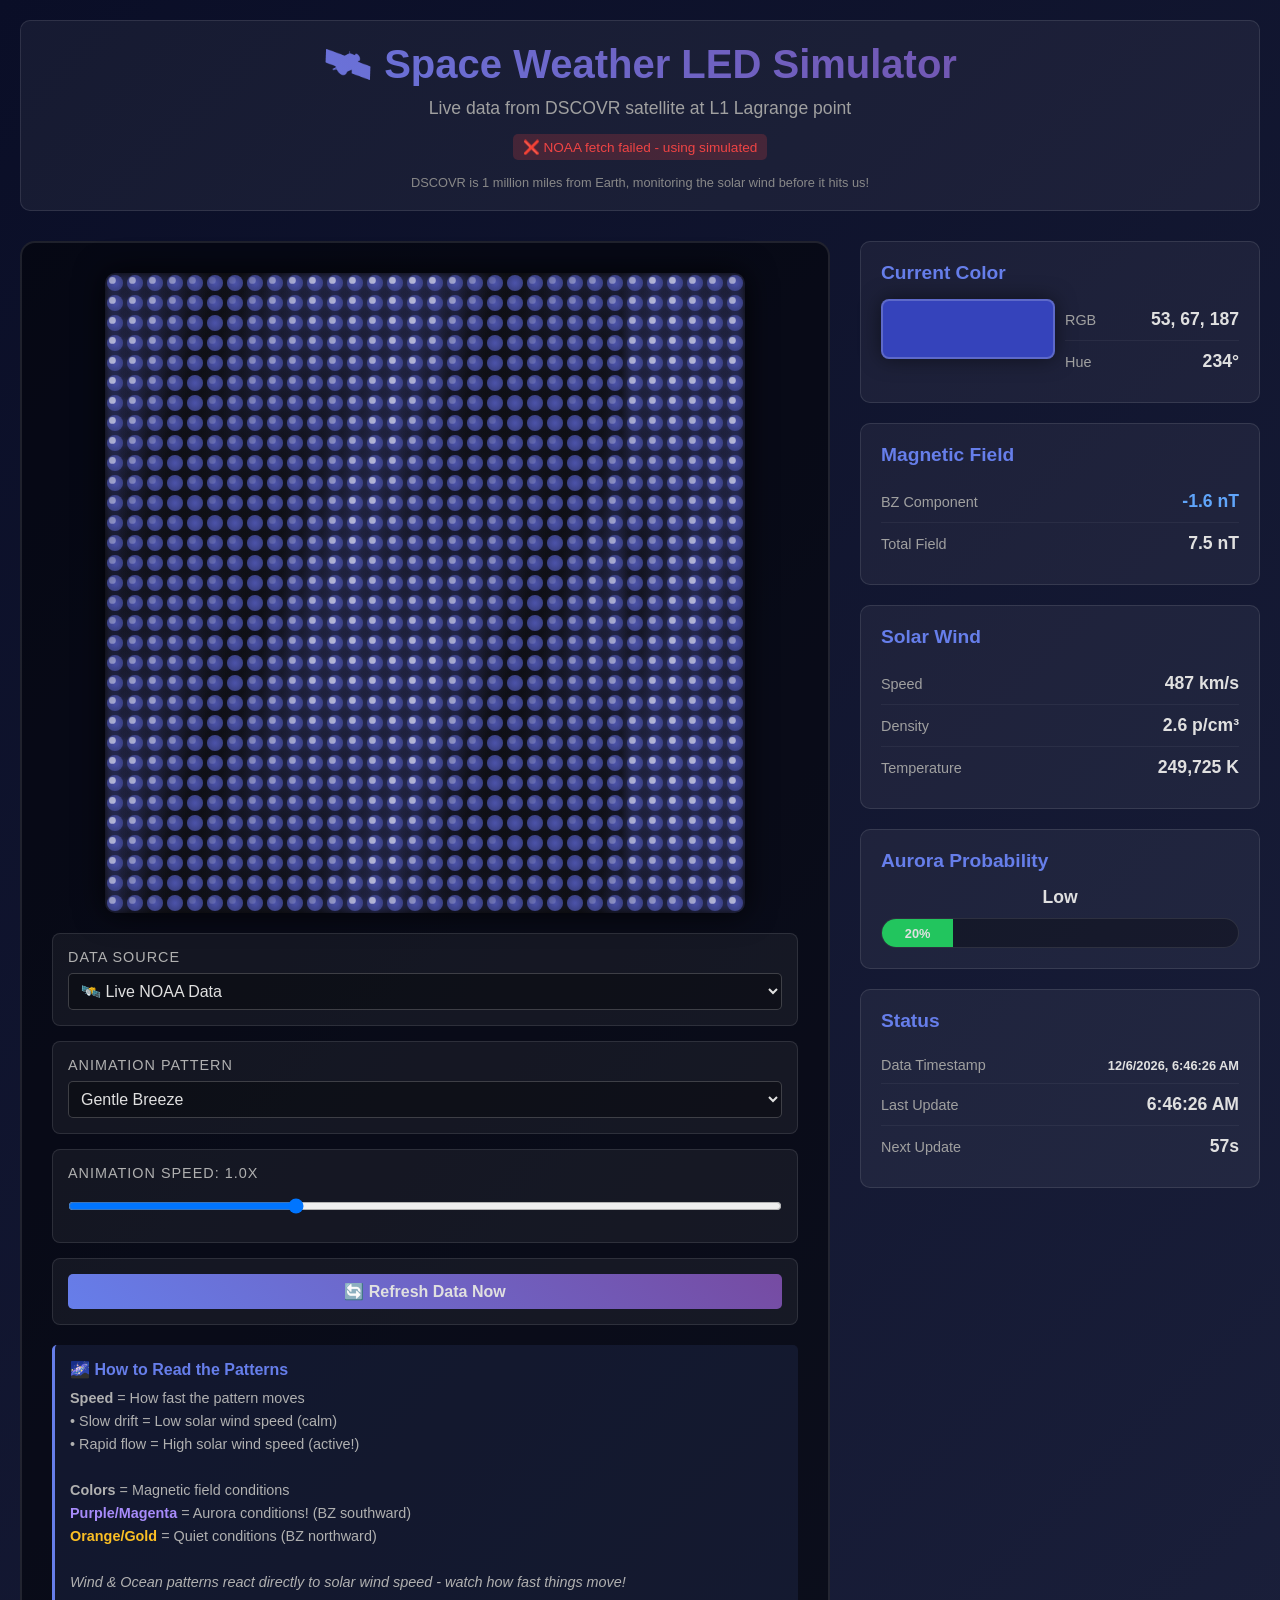
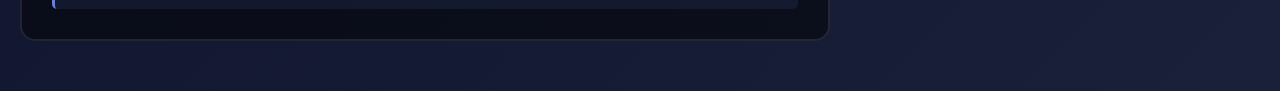
==== commit 904550cc: "Add wind & ocean metaphor patterns - speed-reactive and hypnotic NEW PATTERNS with artistic focus on" ====
--- a/solar_wind/web/live_simulator.html
+++ b/solar_wind/web/live_simulator.html
@@ -294,14 +294,28 @@
                     <div class="control-group">
                         <label for="pattern">Animation Pattern</label>
                         <select id="pattern">
-                            <option value="flowing_waves" selected>🌊 Flowing Waves</option>
-                            <option value="aurora_bands">🌌 Aurora Bands</option>
-                            <option value="fire_column">🔥 Fire Column</option>
-                            <option value="breathing">💨 Breathing</option>
-                            <option value="plasma_storm">⚡ Plasma Storm</option>
-                            <option value="solar_flare">☀️ Solar Flare</option>
-                            <option value="rainbow_river">🌈 Rainbow River</option>
-                            <option value="meteor_shower">💫 Meteor Shower</option>
+                            <optgroup label="🌬️ Wind Metaphors (Speed-Reactive)">
+                                <option value="gentle_breeze" selected>Gentle Breeze</option>
+                                <option value="desert_wind">Desert Wind Dunes</option>
+                                <option value="solar_wind_stream">Solar Wind Stream</option>
+                            </optgroup>
+                            <optgroup label="🌊 Ocean Metaphors">
+                                <option value="ocean_waves">Ocean Waves</option>
+                                <option value="deep_current">Deep Current</option>
+                                <option value="tide_flow">Tidal Flow</option>
+                            </optgroup>
+                            <optgroup label="🔥 Energy Metaphors">
+                                <option value="breathing_earth">Breathing Earth</option>
+                                <option value="ember_glow">Ember Glow</option>
+                            </optgroup>
+                            <optgroup label="✨ Original Patterns">
+                                <option value="flowing_waves">Flowing Waves</option>
+                                <option value="aurora_bands">Aurora Bands</option>
+                                <option value="fire_column">Fire Column</option>
+                                <option value="plasma_storm">Plasma Storm</option>
+                                <option value="solar_flare">Solar Flare</option>
+                                <option value="meteor_shower">Meteor Shower</option>
+                            </optgroup>
                         </select>
                     </div>
 
@@ -316,12 +330,15 @@
                 </div>
 
                 <div class="info-box">
-                    <h4>Color Guide</h4>
+                    <h4>🌌 How to Read the Patterns</h4>
                     <p>
-                        <strong style="color: #a78bfa;">Purple/Blue</strong> = Aurora conditions! (BZ southward)<br>
-                        <strong style="color: #60a5fa;">Cyan</strong> = Transitional<br>
-                        <strong style="color: #fbbf24;">Yellow/Orange</strong> = Quiet conditions (BZ northward)<br>
-                        <em>Colors are warmed and enhanced for visual beauty!</em>
+                        <strong>Speed</strong> = How fast the pattern moves<br>
+                        • Slow drift = Low solar wind speed (calm)<br>
+                        • Rapid flow = High solar wind speed (active!)<br><br>
+                        <strong>Colors</strong> = Magnetic field conditions<br>
+                        <strong style="color: #a78bfa;">Purple/Magenta</strong> = Aurora conditions! (BZ southward)<br>
+                        <strong style="color: #fbbf24;">Orange/Gold</strong> = Quiet conditions (BZ northward)<br><br>
+                        <em>Wind & Ocean patterns react directly to solar wind speed - watch how fast things move!</em>
                     </p>
                 </div>
             </div>
@@ -419,7 +436,7 @@
 
         // State
         let dataMode = 'live';
-        let currentPattern = 'flowing_waves';
+        let currentPattern = 'gentle_breeze';
         let animationSpeed = 1.0;
         let frame = 0;
         let currentColor = { r: 255, g: 120, b: 80 };
@@ -892,19 +909,239 @@
             }
         }
 
+        // ========================================================================
+        // NEW PATTERNS: WIND & OCEAN METAPHORS (Speed-Reactive, Warm & Hypnotic)
+        // ========================================================================
+
+        // Get speed multiplier from current data (for speed-reactive patterns)
+        function getSpeedMultiplier() {
+            if (!currentData) return 0.5;
+            const speedNorm = currentData.lighting.flow_rate; // 0-1
+            return 0.2 + speedNorm * 2.5; // Range: 0.2x (slow) to 2.7x (fast) - VERY noticeable!
+        }
+
+        // WIND PATTERN 1: Gentle Breeze - Horizontal drift (speed = wind speed)
+        function drawGentleBreeze() {
+            const speedMult = getSpeedMultiplier();
+
+            for (let y = 0; y < MATRIX_SIZE; y++) {
+                for (let x = 0; x < MATRIX_SIZE; x++) {
+                    // Horizontal drift with gentle vertical undulation
+                    const drift = (x + frame * speedMult * 0.15) % MATRIX_SIZE;
+                    const wave = Math.sin(drift * 0.5 + y * 0.3) * 2;
+
+                    // Soft breathing brightness
+                    const breathe = Math.sin(frame * 0.05 * speedMult) * 0.15 + 0.85;
+                    const brightness = (0.6 + Math.sin((drift + wave) * 0.4) * 0.4) * breathe;
+
+                    // Warm amber/gold tones
+                    const warmColor = {
+                        r: Math.min(255, currentColor.r * 1.1),
+                        g: Math.min(255, currentColor.g * 0.95),
+                        b: currentColor.b * 0.7
+                    };
+
+                    drawLED(x, y, warmColor.r, warmColor.g, warmColor.b, brightness);
+                }
+            }
+        }
+
+        // WIND PATTERN 2: Desert Wind - Sand dune ripples (speed = wind strength)
+        function drawDesertWind() {
+            const speedMult = getSpeedMultiplier();
+
+            for (let y = 0; y < MATRIX_SIZE; y++) {
+                for (let x = 0; x < MATRIX_SIZE; x++) {
+                    // Diagonal dune ripples moving with the wind
+                    const dunePattern = Math.sin((x + y) * 0.4 - frame * speedMult * 0.2);
+                    const ripple1 = Math.sin(x * 0.6 - frame * speedMult * 0.15 + y * 0.1);
+                    const ripple2 = Math.sin(y * 0.5 - frame * speedMult * 0.1) * 0.3;
+
+                    const combined = (dunePattern + ripple1 + ripple2) / 2.3;
+                    const brightness = 0.5 + combined * 0.6;
+
+                    // Warm sandy colors
+                    const sandy = {
+                        r: Math.min(255, currentColor.r * 1.15),
+                        g: Math.min(255, currentColor.g * 0.9),
+                        b: currentColor.b * 0.6
+                    };
+
+                    drawLED(x, y, sandy.r, sandy.g, sandy.b, brightness);
+                }
+            }
+        }
+
+        // WIND PATTERN 3: Solar Wind Stream - Particle streams (literal!)
+        function drawSolarWindStream() {
+            const speedMult = getSpeedMultiplier();
+
+            for (let y = 0; y < MATRIX_SIZE; y++) {
+                for (let x = 0; x < MATRIX_SIZE; x++) {
+                    // Fast horizontal streaming with turbulence
+                    const streamPos = (x - frame * speedMult * 0.25) % 10;
+                    const turbulence = Math.sin(y * 0.7 + frame * speedMult * 0.1) * 1.5;
+                    const stream = Math.sin((streamPos + turbulence) * 0.8) * 0.5 + 0.5;
+
+                    // Speed trails - more visible at high speed
+                    const trail = Math.max(0, 1 - Math.abs(streamPos - 5) / 3) * speedMult * 0.4;
+
+                    const brightness = 0.4 + stream * 0.5 + trail;
+
+                    drawLED(x, y, currentColor.r, currentColor.g, currentColor.b, brightness);
+                }
+            }
+        }
+
+        // OCEAN PATTERN 1: Ocean Waves - Rolling swells (speed = wave speed)
+        function drawOceanWaves() {
+            const speedMult = getSpeedMultiplier();
+
+            for (let y = 0; y < MATRIX_SIZE; y++) {
+                for (let x = 0; x < MATRIX_SIZE; x++) {
+                    // Rolling wave motion
+                    const wave1 = Math.sin(y * 0.3 - frame * speedMult * 0.12 + Math.sin(x * 0.2) * 2);
+                    const wave2 = Math.sin((y + x * 0.3) * 0.25 - frame * speedMult * 0.08) * 0.5;
+                    const foam = Math.sin(x * 0.8 + frame * speedMult * 0.2) * 0.2; // Whitecaps at high speed
+
+                    const brightness = 0.5 + (wave1 + wave2) * 0.4 + foam * speedMult * 0.3;
+
+                    // Deep ocean colors with warm undertones
+                    const oceanColor = {
+                        r: currentColor.r * 0.85,
+                        g: Math.min(255, currentColor.g * 1.05),
+                        b: Math.min(255, currentColor.b * 1.15)
+                    };
+
+                    drawLED(x, y, oceanColor.r, oceanColor.g, oceanColor.b, brightness);
+                }
+            }
+        }
+
+        // OCEAN PATTERN 2: Deep Current - Underwater flow
+        function drawDeepCurrent() {
+            const speedMult = getSpeedMultiplier();
+
+            for (let y = 0; y < MATRIX_SIZE; y++) {
+                for (let x = 0; x < MATRIX_SIZE; x++) {
+                    // Swirling current patterns
+                    const angle = Math.atan2(y - MATRIX_SIZE / 2, x - MATRIX_SIZE / 2);
+                    const radius = Math.sqrt(Math.pow(x - MATRIX_SIZE / 2, 2) + Math.pow(y - MATRIX_SIZE / 2, 2));
+
+                    const swirl = Math.sin(angle * 3 + radius * 0.2 - frame * speedMult * 0.1);
+                    const flow = Math.sin(x * 0.2 + y * 0.15 - frame * speedMult * 0.15);
+
+                    const brightness = 0.6 + (swirl + flow) * 0.4;
+
+                    drawLED(x, y, currentColor.r * 0.9, currentColor.g, currentColor.b * 1.1, brightness);
+                }
+            }
+        }
+
+        // OCEAN PATTERN 3: Tidal Flow - Rhythmic ebb and flow
+        function drawTideFlow() {
+            const speedMult = getSpeedMultiplier();
+
+            for (let y = 0; y < MATRIX_SIZE; y++) {
+                for (let x = 0; x < MATRIX_SIZE; x++) {
+                    // Tide coming in and out
+                    const tide = Math.sin(frame * speedMult * 0.08) * MATRIX_SIZE * 0.4;
+                    const waterLevel = MATRIX_SIZE / 2 + tide;
+
+                    // Distance from water line
+                    const distFromWater = Math.abs(y - waterLevel);
+                    const waveFront = Math.sin(x * 0.5 - frame * speedMult * 0.2) * 1.5;
+
+                    const brightness = 1 - (distFromWater - waveFront) / (MATRIX_SIZE * 0.3);
+                    const clampedBrightness = Math.max(0.3, Math.min(1.2, brightness));
+
+                    drawLED(x, y, currentColor.r, currentColor.g, currentColor.b, clampedBrightness);
+                }
+            }
+        }
+
+        // ENERGY PATTERN 1: Breathing Earth - Pulse (speed = breath rate)
+        function drawBreathingEarth() {
+            const speedMult = getSpeedMultiplier();
+
+            // Breathing rate changes with solar wind speed!
+            const breath = Math.sin(frame * speedMult * 0.12);
+            const pulse = 0.45 + breath * 0.55;
+
+            for (let y = 0; y < MATRIX_SIZE; y++) {
+                for (let x = 0; x < MATRIX_SIZE; x++) {
+                    // Radial breathing from center
+                    const dx = x - MATRIX_SIZE / 2;
+                    const dy = y - MATRIX_SIZE / 2;
+                    const dist = Math.sqrt(dx * dx + dy * dy);
+
+                    // Ripple effect
+                    const ripple = Math.sin(dist * 0.5 - frame * speedMult * 0.15) * 0.2;
+
+                    const brightness = pulse + ripple;
+
+                    // Warm living glow
+                    const livingColor = {
+                        r: Math.min(255, currentColor.r * 1.1),
+                        g: Math.min(255, currentColor.g * 0.95),
+                        b: currentColor.b * 0.8
+                    };
+
+                    drawLED(x, y, livingColor.r, livingColor.g, livingColor.b, brightness);
+                }
+            }
+        }
+
+        // ENERGY PATTERN 2: Ember Glow - Pulsing coals (speed = intensity)
+        function drawEmberGlow() {
+            const speedMult = getSpeedMultiplier();
+
+            for (let y = 0; y < MATRIX_SIZE; y++) {
+                for (let x = 0; x < MATRIX_SIZE; x++) {
+                    // Individual "embers" pulsing at different rates
+                    const emberPhase = (x * 7 + y * 11) % 20;
+                    const pulse = Math.sin((frame * speedMult * 0.1) + emberPhase) * 0.3 + 0.7;
+
+                    // Random ember intensity variation
+                    const emberPattern = Math.sin(x * 0.8 + y * 0.6) * 0.3;
+
+                    const brightness = pulse + emberPattern;
+
+                    // Hot ember colors - reds and oranges
+                    const emberColor = {
+                        r: Math.min(255, currentColor.r * 1.2),
+                        g: currentColor.g * 0.7,
+                        b: currentColor.b * 0.5
+                    };
+
+                    drawLED(x, y, emberColor.r, emberColor.g, emberColor.b, brightness);
+                }
+            }
+        }
+
         // Animation loop
         function animate() {
             ctx.fillStyle = '#0a0a0a';
             ctx.fillRect(0, 0, CANVAS_SIZE, CANVAS_SIZE);
 
             switch (currentPattern) {
+                // Wind metaphors
+                case 'gentle_breeze': drawGentleBreeze(); break;
+                case 'desert_wind': drawDesertWind(); break;
+                case 'solar_wind_stream': drawSolarWindStream(); break;
+                // Ocean metaphors
+                case 'ocean_waves': drawOceanWaves(); break;
+                case 'deep_current': drawDeepCurrent(); break;
+                case 'tide_flow': drawTideFlow(); break;
+                // Energy metaphors
+                case 'breathing_earth': drawBreathingEarth(); break;
+                case 'ember_glow': drawEmberGlow(); break;
+                // Original patterns
                 case 'flowing_waves': drawFlowingWaves(); break;
                 case 'aurora_bands': drawAuroraBands(); break;
                 case 'fire_column': drawFireColumn(); break;
-                case 'breathing': drawBreathing(); break;
                 case 'plasma_storm': drawPlasmaStorm(); break;
                 case 'solar_flare': drawSolarFlare(); break;
-                case 'rainbow_river': drawRainbowRiver(); break;
                 case 'meteor_shower': drawMeteorShower(); break;
             }
 
